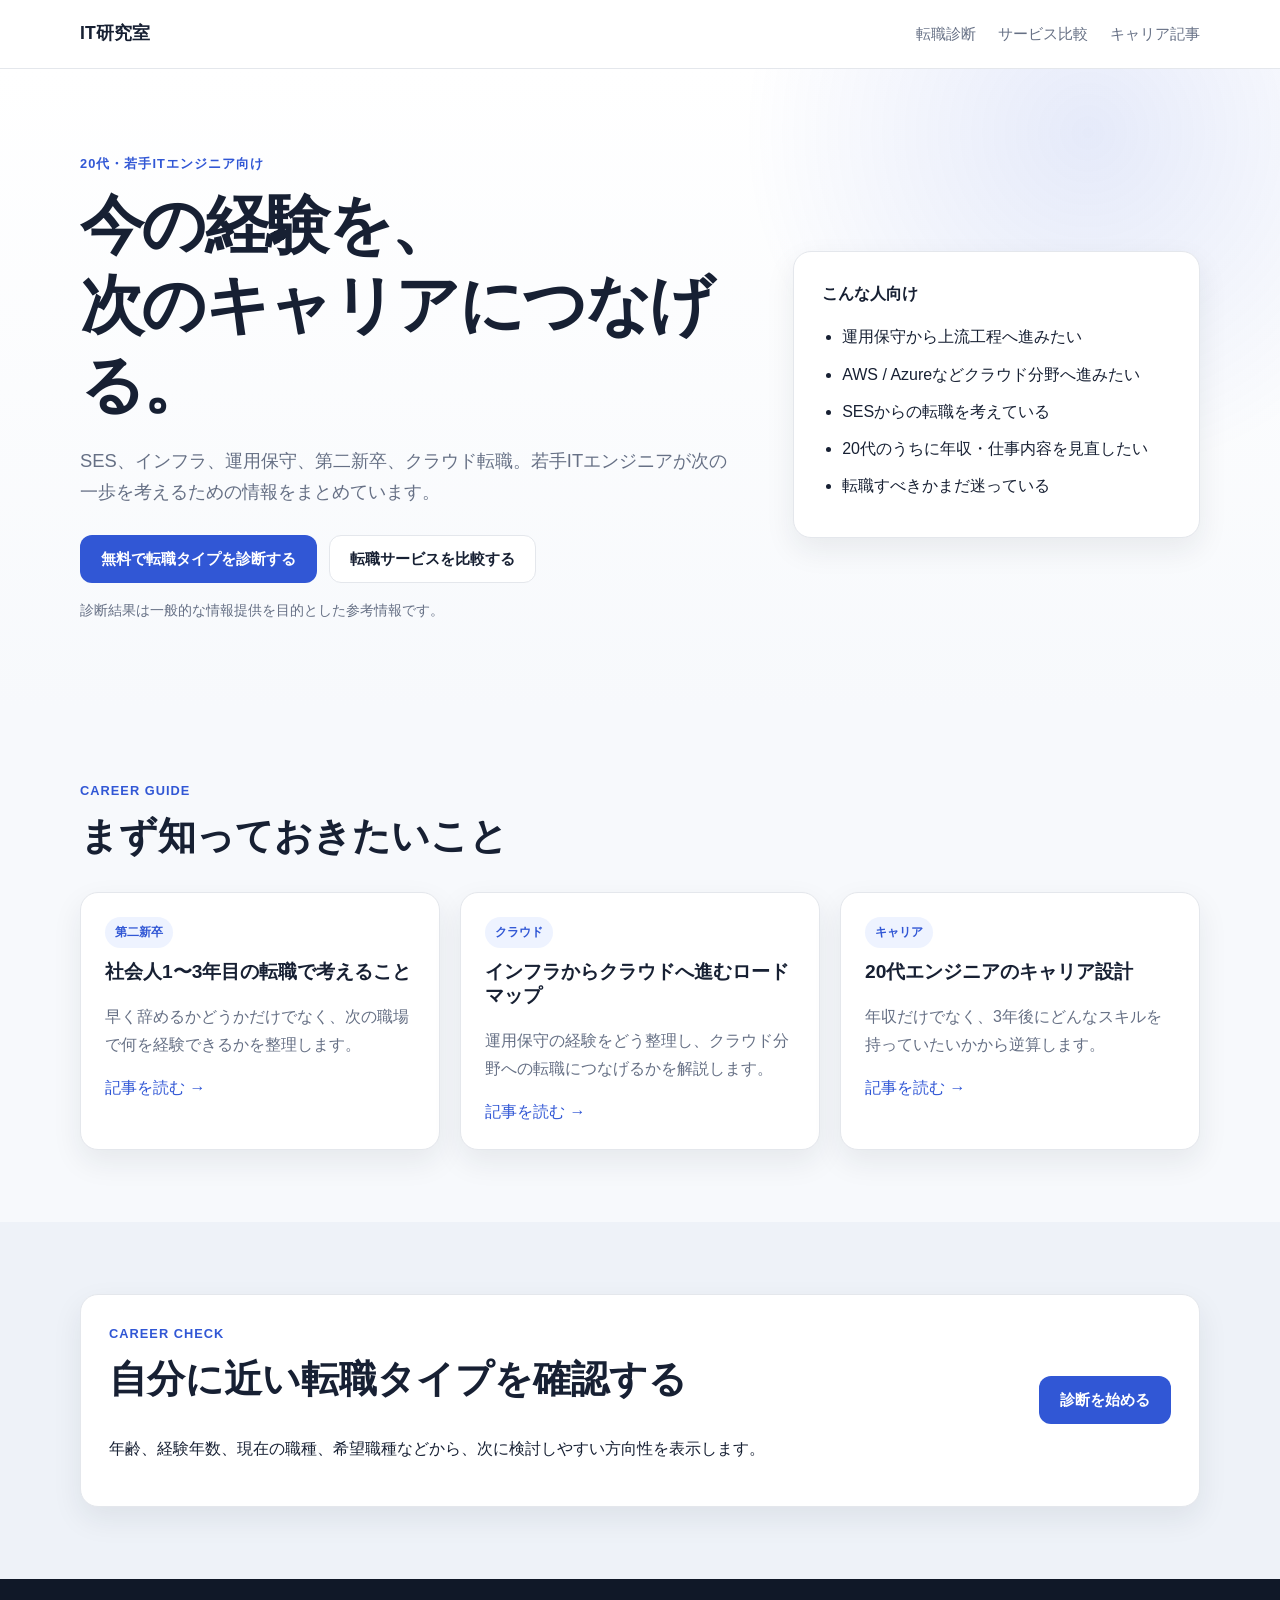
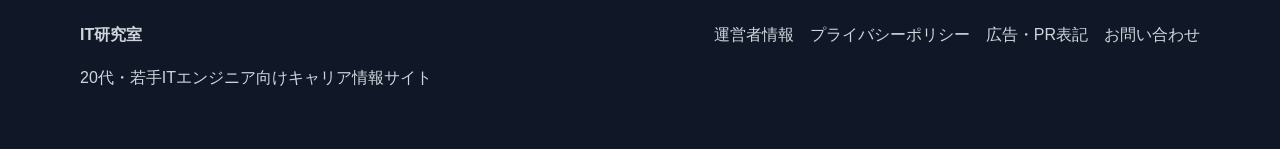
==== index.html @ ff88c6ed "fix: move website files to repository root" ====
<!doctype html>
<html lang="ja">
<head>
  <meta charset="utf-8">
  <meta name="viewport" content="width=device-width, initial-scale=1">
  <meta name="description" content="20代・若手ITエンジニア向けに、転職・キャリア・クラウド・第二新卒の情報を発信するIT研究室。">
  <title>IT研究室｜20代ITエンジニアのキャリア・転職</title>
  <link rel="stylesheet" href="css/style.css">
</head>
<body>
  <header class="site-header">
    <div class="container header-inner">
      <a class="logo" href="index.html">IT研究室</a>
      <nav class="nav" aria-label="メインナビゲーション">
        <a href="diagnosis.html">転職診断</a>
        <a href="compare.html">サービス比較</a>
        <a href="articles/career-plan.html">キャリア記事</a>
      </nav>
    </div>
  </header>

  <main>
    <section class="hero">
      <div class="container hero-grid">
        <div>
          <p class="eyebrow">20代・若手ITエンジニア向け</p>
          <h1>今の経験を、<br>次のキャリアにつなげる。</h1>
          <p class="lead">SES、インフラ、運用保守、第二新卒、クラウド転職。若手ITエンジニアが次の一歩を考えるための情報をまとめています。</p>
          <div class="actions">
            <a class="btn btn-primary" href="diagnosis.html">無料で転職タイプを診断する</a>
            <a class="btn btn-secondary" href="compare.html">転職サービスを比較する</a>
          </div>
          <p class="note">診断結果は一般的な情報提供を目的とした参考情報です。</p>
        </div>

        <div class="hero-card">
          <p class="card-label">こんな人向け</p>
          <ul class="check-list">
            <li>運用保守から上流工程へ進みたい</li>
            <li>AWS / Azureなどクラウド分野へ進みたい</li>
            <li>SESからの転職を考えている</li>
            <li>20代のうちに年収・仕事内容を見直したい</li>
            <li>転職すべきかまだ迷っている</li>
          </ul>
        </div>
      </div>
    </section>

    <section class="section">
      <div class="container">
        <div class="section-heading">
          <p class="eyebrow">Career Guide</p>
          <h2>まず知っておきたいこと</h2>
        </div>

        <div class="card-grid">
          <article class="content-card">
            <span class="tag">第二新卒</span>
            <h3>社会人1〜3年目の転職で考えること</h3>
            <p>早く辞めるかどうかだけでなく、次の職場で何を経験できるかを整理します。</p>
            <a href="articles/second-career.html">記事を読む →</a>
          </article>

          <article class="content-card">
            <span class="tag">クラウド</span>
            <h3>インフラからクラウドへ進むロードマップ</h3>
            <p>運用保守の経験をどう整理し、クラウド分野への転職につなげるかを解説します。</p>
            <a href="articles/infrastructure-cloud.html">記事を読む →</a>
          </article>

          <article class="content-card">
            <span class="tag">キャリア</span>
            <h3>20代エンジニアのキャリア設計</h3>
            <p>年収だけでなく、3年後にどんなスキルを持っていたいかから逆算します。</p>
            <a href="articles/career-plan.html">記事を読む →</a>
          </article>
        </div>
      </div>
    </section>

    <section class="section section-muted">
      <div class="container cta-panel">
        <div>
          <p class="eyebrow">Career Check</p>
          <h2>自分に近い転職タイプを確認する</h2>
          <p>年齢、経験年数、現在の職種、希望職種などから、次に検討しやすい方向性を表示します。</p>
        </div>
        <a class="btn btn-primary" href="diagnosis.html">診断を始める</a>
      </div>
    </section>
  </main>

  <footer class="site-footer">
    <div class="container footer-grid">
      <div>
        <strong>IT研究室</strong>
        <p>20代・若手ITエンジニア向けキャリア情報サイト</p>
      </div>
      <div class="footer-links">
        <a href="about.html">運営者情報</a>
        <a href="privacy.html">プライバシーポリシー</a>
        <a href="advertising.html">広告・PR表記</a>
        <a href="contact.html">お問い合わせ</a>
      </div>
    </div>
  </footer>

  <script src="js/main.js"></script>
</body>
</html>
---- css/style.css ----
:root {
  --bg: #f7f9fc;
  --surface: #ffffff;
  --text: #172033;
  --muted: #667085;
  --line: #e4e7ec;
  --primary: #3157d5;
  --primary-dark: #2545ad;
  --soft: #eef3ff;
  --radius: 18px;
  --shadow: 0 12px 30px rgba(23, 32, 51, 0.08);
}

* { box-sizing: border-box; }

html { scroll-behavior: smooth; }

body {
  margin: 0;
  font-family: -apple-system, BlinkMacSystemFont, "Segoe UI", "Noto Sans JP", sans-serif;
  color: var(--text);
  background: var(--bg);
  line-height: 1.7;
}

a { color: var(--primary); text-decoration: none; }
a:hover { text-decoration: underline; }

.container {
  width: min(1120px, calc(100% - 40px));
  margin: 0 auto;
}

.narrow { max-width: 760px; }

.site-header {
  background: rgba(255,255,255,.94);
  border-bottom: 1px solid var(--line);
  position: sticky;
  top: 0;
  z-index: 20;
  backdrop-filter: blur(10px);
}

.header-inner {
  min-height: 68px;
  display: flex;
  align-items: center;
  justify-content: space-between;
  gap: 20px;
}

.logo {
  font-weight: 800;
  font-size: 1.1rem;
  color: var(--text);
}

.nav { display: flex; gap: 22px; flex-wrap: wrap; }
.nav a { color: var(--muted); font-size: .95rem; }
.nav a.active { color: var(--primary); font-weight: 700; }

.hero {
  padding: 84px 0 72px;
  background:
    radial-gradient(circle at 85% 10%, rgba(49,87,213,.12), transparent 28%),
    linear-gradient(180deg, #fff, var(--bg));
}

.hero-grid {
  display: grid;
  grid-template-columns: 1.3fr .8fr;
  gap: 52px;
  align-items: center;
}

h1, h2, h3 { line-height: 1.25; margin-top: 0; }
h1 { font-size: clamp(2.2rem, 5vw, 4.1rem); letter-spacing: -.04em; margin-bottom: 20px; }
h2 { font-size: clamp(1.7rem, 3vw, 2.4rem); }
h3 { font-size: 1.2rem; }

.eyebrow {
  margin: 0 0 10px;
  text-transform: uppercase;
  letter-spacing: .08em;
  color: var(--primary);
  font-weight: 800;
  font-size: .8rem;
}

.lead {
  font-size: 1.15rem;
  color: var(--muted);
  max-width: 680px;
}

.lead.small { font-size: 1.03rem; }

.actions {
  display: flex;
  gap: 12px;
  flex-wrap: wrap;
  margin-top: 28px;
}

.btn {
  display: inline-flex;
  align-items: center;
  justify-content: center;
  min-height: 48px;
  padding: 0 20px;
  border-radius: 12px;
  border: 1px solid transparent;
  font-weight: 800;
  cursor: pointer;
  text-decoration: none;
  font-size: .96rem;
}

.btn:hover { text-decoration: none; }
.btn-primary { background: var(--primary); color: white; }
.btn-primary:hover { background: var(--primary-dark); }
.btn-secondary { background: white; color: var(--text); border-color: var(--line); }
.btn-full { width: 100%; }

.hero-card, .content-card, .form-card, .result-card, .notice, .cta-panel {
  background: var(--surface);
  border: 1px solid var(--line);
  border-radius: var(--radius);
  box-shadow: var(--shadow);
}

.hero-card { padding: 28px; }
.card-label { font-weight: 800; margin-top: 0; }

.check-list { padding-left: 1.25rem; margin-bottom: 0; }
.check-list li { margin: 10px 0; }

.section { padding: 72px 0; }
.section-muted { background: #eef2f8; }

.section-heading { margin-bottom: 30px; }

.card-grid {
  display: grid;
  grid-template-columns: repeat(3, 1fr);
  gap: 20px;
}

.content-card { padding: 24px; }
.content-card p { color: var(--muted); }

.tag, .status {
  display: inline-block;
  background: var(--soft);
  color: var(--primary);
  border-radius: 999px;
  padding: 5px 10px;
  font-size: .78rem;
  font-weight: 800;
  margin-bottom: 12px;
}

.cta-panel {
  padding: 28px;
  display: flex;
  align-items: center;
  justify-content: space-between;
  gap: 24px;
}

.site-footer {
  background: #101828;
  color: #d0d5dd;
  padding: 42px 0;
}

.footer-grid {
  display: flex;
  justify-content: space-between;
  gap: 30px;
}

.footer-links { display: flex; flex-wrap: wrap; gap: 16px; }
.footer-links a { color: #d0d5dd; }

.note {
  color: var(--muted);
  font-size: .86rem;
  margin-top: 16px;
}

.form-card {
  padding: 28px;
  margin-top: 32px;
}

.form-group { margin-bottom: 22px; }
.form-group label {
  display: block;
  margin-bottom: 8px;
  font-weight: 800;
}

select, input, textarea {
  width: 100%;
  min-height: 48px;
  border: 1px solid #d0d5dd;
  border-radius: 10px;
  padding: 0 12px;
  background: #fff;
  color: var(--text);
  font: inherit;
}

textarea { padding: 12px; min-height: 160px; resize: vertical; }

.result-card {
  padding: 30px;
  margin-top: 28px;
}

.hidden { display: none; }

.result-points {
  background: var(--bg);
  padding: 20px;
  border-radius: 14px;
  margin: 22px 0;
}

.service-placeholder {
  padding: 20px;
  border: 1px dashed #b9c6ef;
  background: #f7f9ff;
  border-radius: 14px;
}

.notice {
  padding: 20px 22px;
  margin: 26px 0;
}

.comparison-table-wrap { overflow-x: auto; }
.comparison-table {
  width: 100%;
  border-collapse: collapse;
  background: white;
  border-radius: 14px;
  overflow: hidden;
}
.comparison-table th,
.comparison-table td {
  padding: 16px;
  border-bottom: 1px solid var(--line);
  text-align: left;
  vertical-align: top;
}
.comparison-table th { background: #f2f5fb; }

.article {
  background: white;
  border: 1px solid var(--line);
  border-radius: var(--radius);
  padding: 34px;
  box-shadow: var(--shadow);
}
.article h2 { margin-top: 36px; }
.article p, .article li { color: #475467; }

@media (max-width: 820px) {
  .hero-grid, .card-grid { grid-template-columns: 1fr; }
  .hero { padding-top: 54px; }
  .cta-panel, .footer-grid { align-items: flex-start; flex-direction: column; }
}

@media (max-width: 560px) {
  .container { width: min(100% - 28px, 1120px); }
  .header-inner { align-items: flex-start; padding: 14px 0; flex-direction: column; }
  .nav { gap: 14px; }
  h1 { font-size: 2.35rem; }
  .section { padding: 52px 0; }
  .form-card, .result-card, .article { padding: 20px; }
}
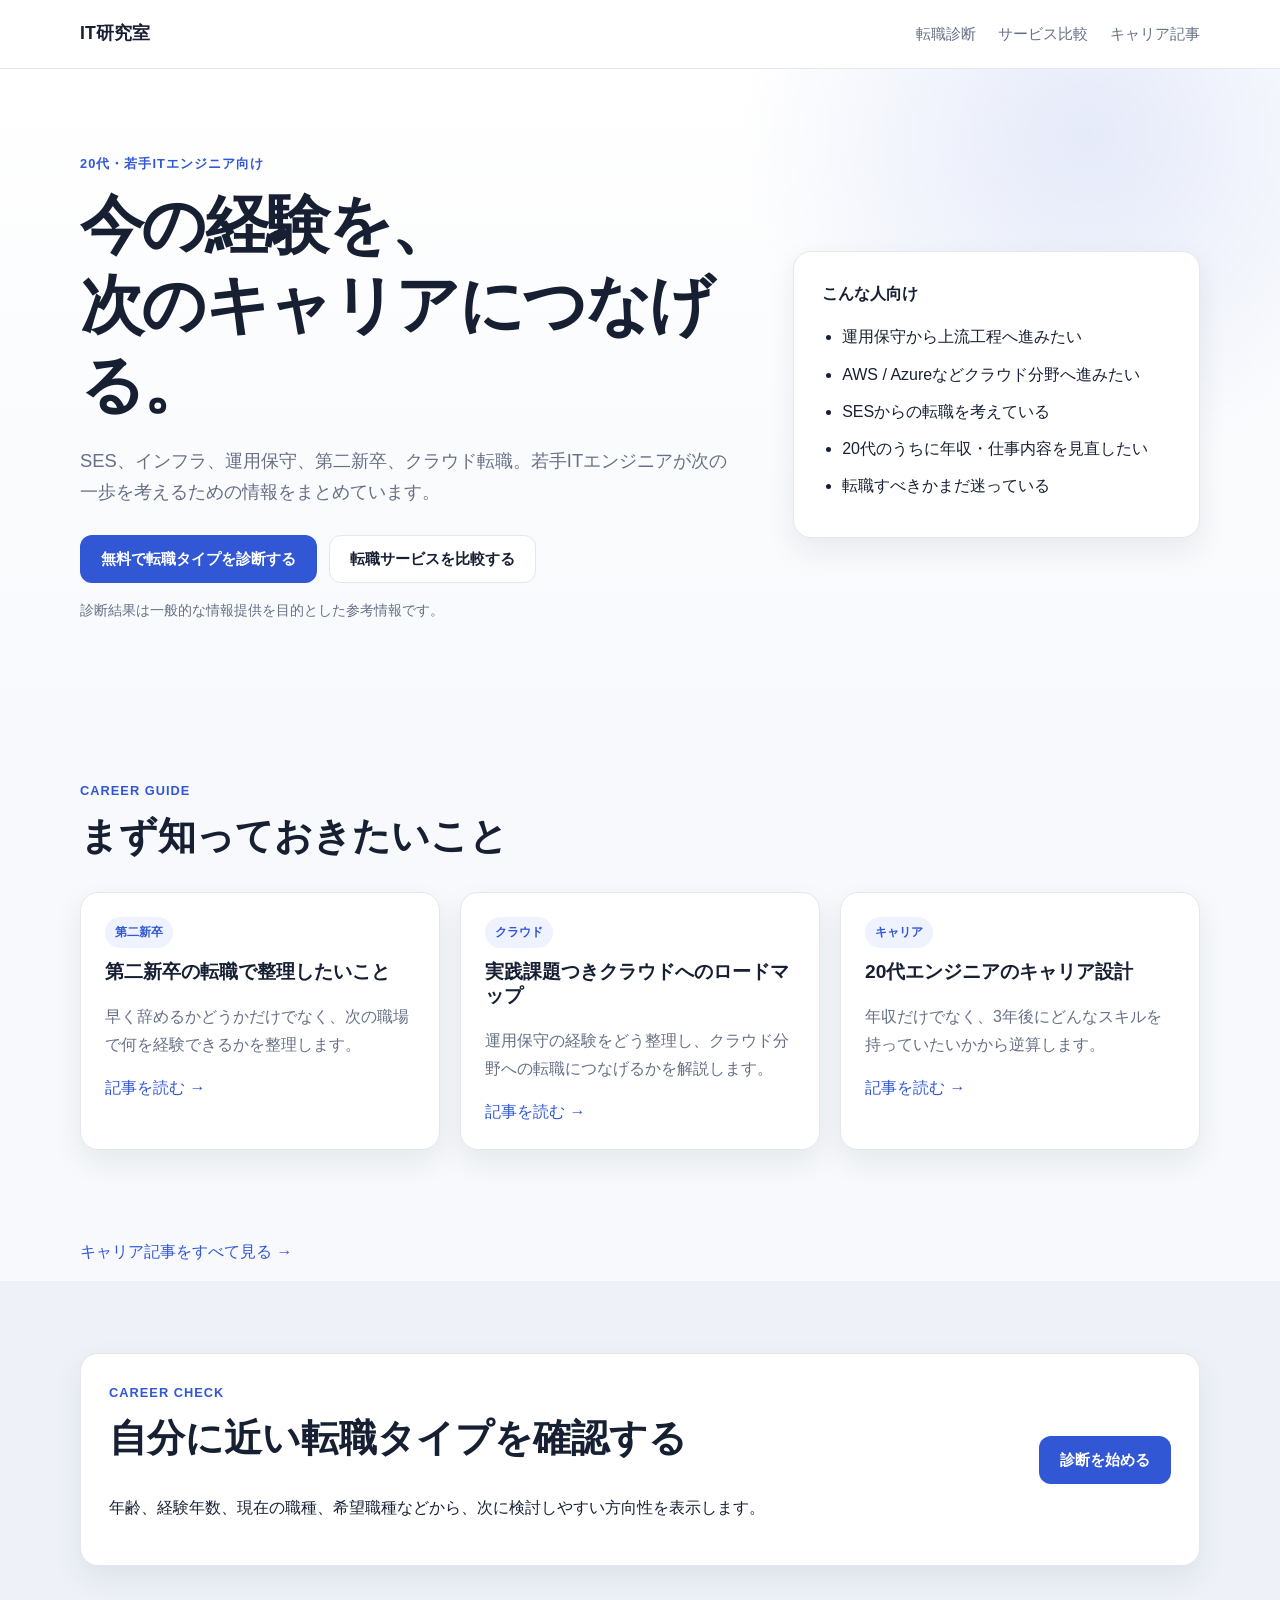
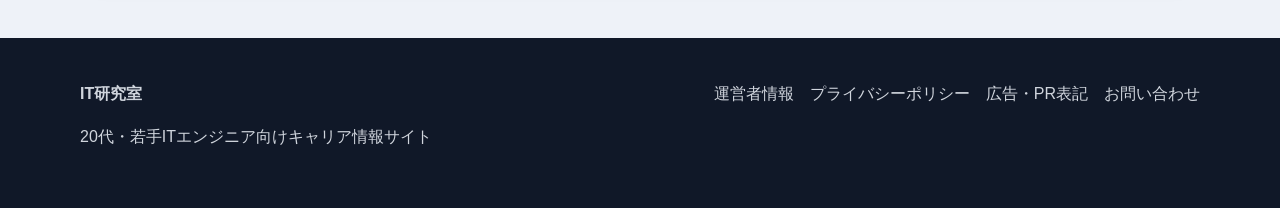
==== commit 21d36af0: "Improve career guides with practical examples and article navigation" ====
--- a/index.html
+++ b/index.html
@@ -14,7 +14,7 @@
       <nav class="nav" aria-label="メインナビゲーション">
         <a href="diagnosis.html">転職診断</a>
         <a href="compare.html">サービス比較</a>
-        <a href="articles/career-plan.html">キャリア記事</a>
+        <a href="articles/index.html">キャリア記事</a>
       </nav>
     </div>
   </header>
@@ -56,14 +56,14 @@
         <div class="card-grid">
           <article class="content-card">
             <span class="tag">第二新卒</span>
-            <h3>社会人1〜3年目の転職で考えること</h3>
+            <h3>第二新卒の転職で整理したいこと</h3>
             <p>早く辞めるかどうかだけでなく、次の職場で何を経験できるかを整理します。</p>
             <a href="articles/second-career.html">記事を読む →</a>
           </article>
 
           <article class="content-card">
             <span class="tag">クラウド</span>
-            <h3>インフラからクラウドへ進むロードマップ</h3>
+            <h3>実践課題つきクラウドへのロードマップ</h3>
             <p>運用保守の経験をどう整理し、クラウド分野への転職につなげるかを解説します。</p>
             <a href="articles/infrastructure-cloud.html">記事を読む →</a>
           </article>
@@ -77,6 +77,8 @@
         </div>
       </div>
     </section>
+
+    <div class="container"><p><a href="articles/index.html">キャリア記事をすべて見る →</a></p></div>
 
     <section class="section section-muted">
       <div class="container cta-panel">
@@ -108,3 +110,4 @@
   <script src="js/main.js"></script>
 </body>
 </html>
+
